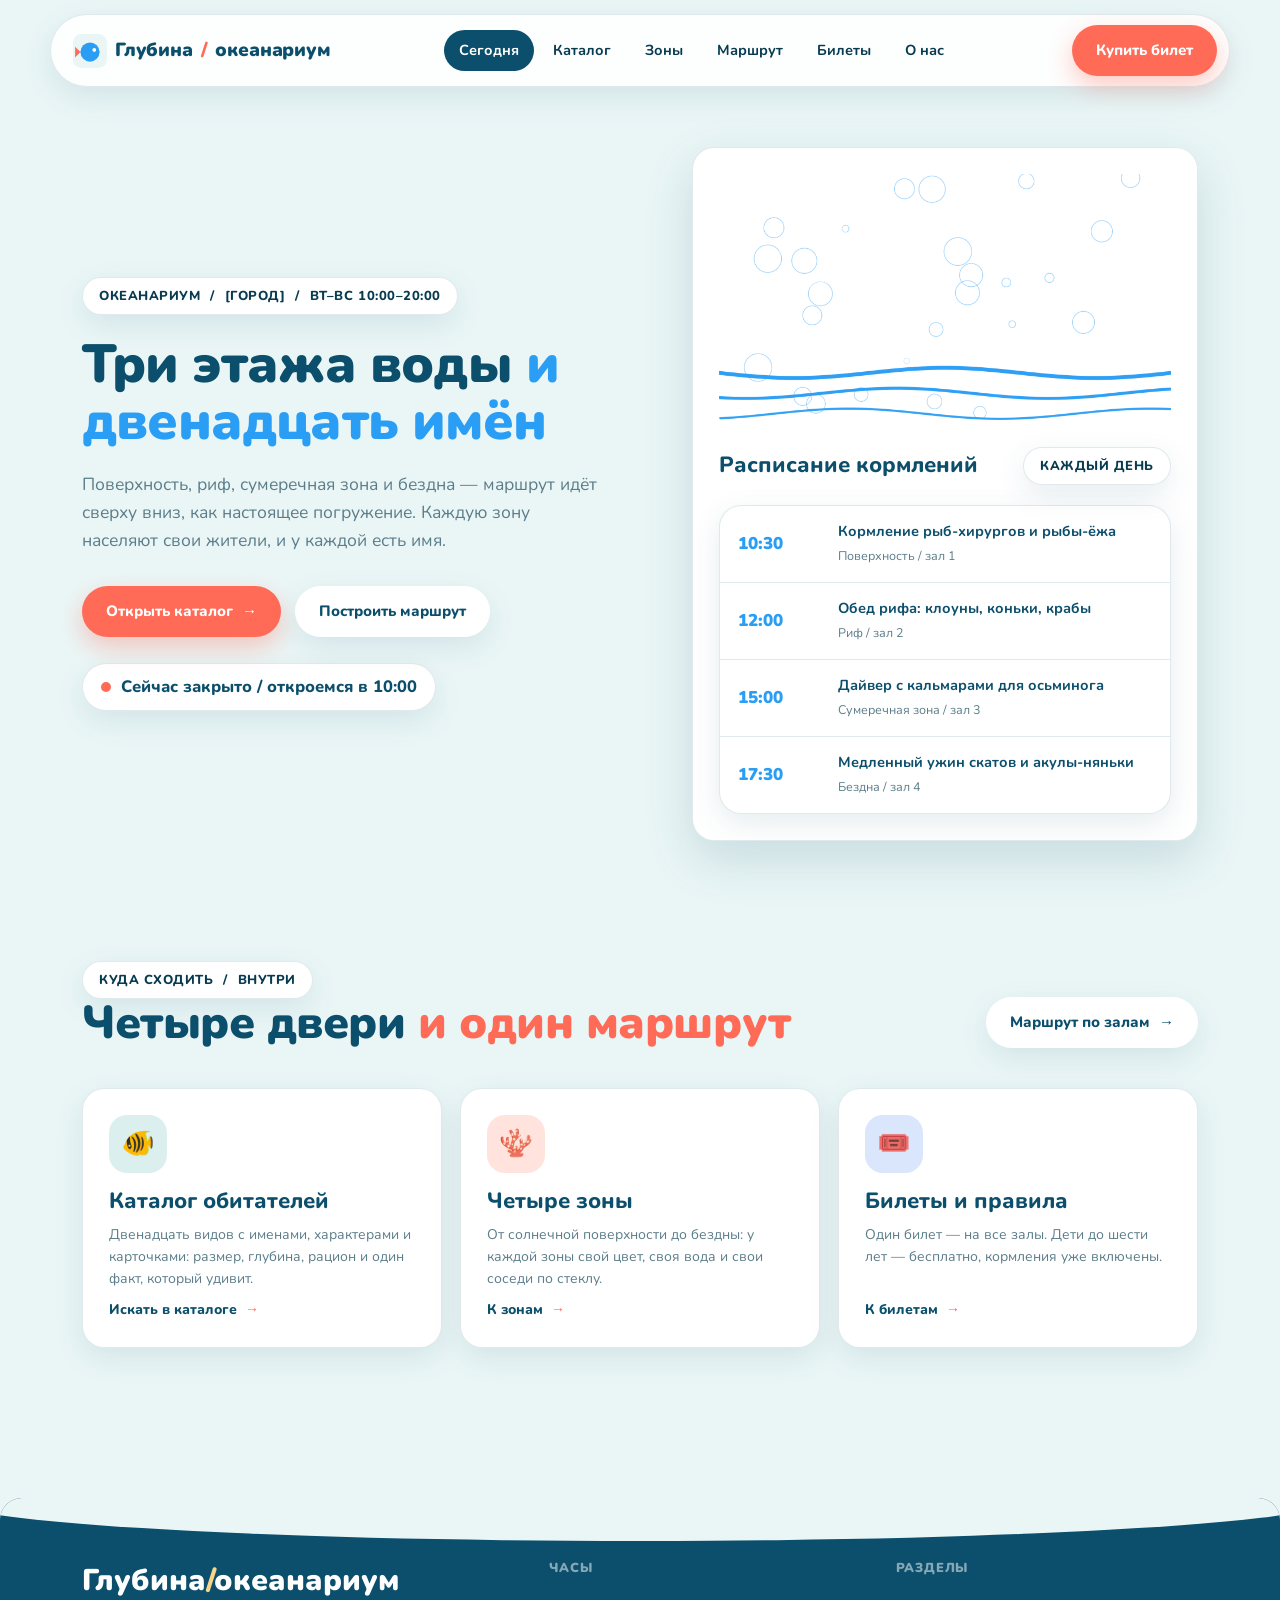
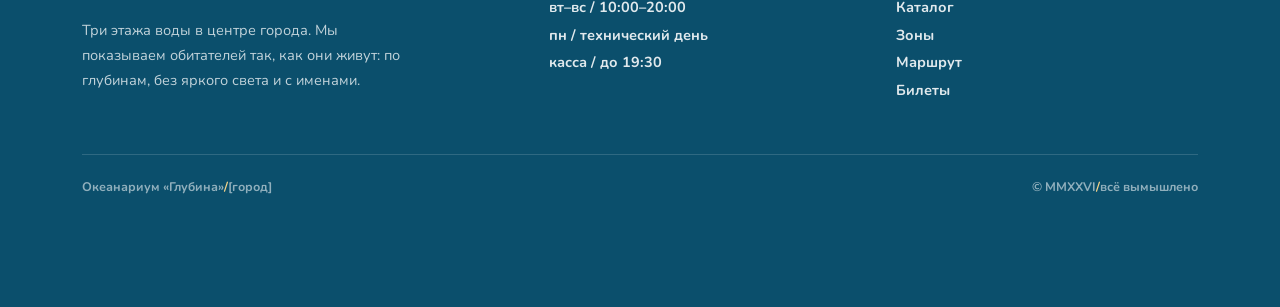
==== index.html @ 3607458b "ГЛУБИНА — сайт-приложение океанариума: каталог с поиском, страницы-детали из JSON, зоны, маршрут, би" ====
<!DOCTYPE html>
<html lang="ru">
<head>
  <meta charset="UTF-8">
  <meta name="viewport" content="width=device-width, initial-scale=1">
  <meta name="theme-color" content="#eaf6f6">
  <title>ГЛУБИНА — океанариум: сегодня, каталог, билеты</title>
  <meta name="description" content="Океанариум «Глубина»: три этажа воды, двенадцать видов, кормления каждый день. Каталог обитателей, маршрут и билеты.">
  <link rel="icon" type="image/svg+xml" href="assets/favicon.svg">
  <link rel="preconnect" href="https://fonts.googleapis.com">
  <link rel="preconnect" href="https://fonts.gstatic.com" crossorigin>
  <link href="https://fonts.googleapis.com/css2?family=Nunito:wght@400;600;700;800;900&display=swap" rel="stylesheet">
  <link rel="stylesheet" href="styles.css">
</head>
<body>

  <div class="bubbles" aria-hidden="true"></div>

  <header class="head">
    <a class="head__logo" href="index.html"><img src="assets/favicon.svg" alt="">Глубина<i>/</i>океанариум</a>
    <nav class="head__nav" aria-label="Разделы">
      <a href="index.html">Сегодня</a>
      <a href="catalog.html">Каталог</a>
      <a href="zones.html">Зоны</a>
      <a href="route.html">Маршрут</a>
      <a href="tickets.html">Билеты</a>
      <a href="about.html">О нас</a>
    </nav>
    <a class="btn btn--coral head__cta" href="tickets.html">Купить билет</a>
  </header>

  <nav class="tabbar" aria-label="Навигация">
    <a href="index.html"><span class="ticon" style="background:#2a9df4;color:#fff">С</span>Сегодня</a>
    <a href="catalog.html"><span class="ticon" style="background:#ff6b57;color:#fff">К</span>Каталог</a>
    <a href="zones.html"><span class="ticon" style="background:#3d3a6d;color:#fff">З</span>Зоны</a>
    <a href="route.html"><span class="ticon" style="background:#0b1d3a;color:#fff">М</span>Маршрут</a>
    <a href="tickets.html"><span class="ticon" style="background:#f7d488;color:#0b1d3a">Б</span>Билеты</a>
  </nav>

  <main class="hero">
    <div class="wrap">
      <div>
        <span class="label rv">Океанариум<i>/</i>[город]<i>/</i>вт–вс 10:00–20:00</span>
        <h1 class="h1 hero__title rv" data-d="1">Три этажа воды <em>и двенадцать имён</em></h1>
        <p class="lead hero__lead rv" data-d="2">Поверхность, риф, сумеречная зона и бездна — маршрут идёт сверху вниз, как настоящее погружение. Каждую зону населяют свои жители, и у каждой есть имя.</p>
        <div class="hero__actions rv" data-d="3">
          <a class="btn btn--coral" href="catalog.html"><span>Открыть каталог</span><em class="btn__arrow">→</em></a>
          <a class="btn btn--white" href="route.html"><span>Построить маршрут</span></a>
        </div>
        <div style="margin-top: 26px;"><span class="status" id="openStatus"><span class="dot"></span> …</span></div>
      </div>
      <div class="hero__card rv" data-d="2">
        <img src="assets/water.png" alt="Вода с пузырями и волнами">
        <div class="hero__card-row">
          <b class="h3">Расписание кормлений</b>
          <span class="label">каждый день</span>
        </div>
        <div class="feed" id="feedBox"></div>
      </div>
    </div>
  </main>

  <section class="sec">
    <div class="wrap">
      <div class="sec__head">
        <div>
          <span class="label rv">Куда сходить<i>/</i>внутри</span>
          <h2 class="h2 rv" data-d="1">Четыре двери <em>и один маршрут</em></h2>
        </div>
        <a class="btn btn--white rv" data-d="2" href="route.html"><span>Маршрут по залам</span><em class="btn__arrow">→</em></a>
      </div>
      <div class="tiles">
        <a class="tile rv" href="catalog.html">
          <span class="tile__emoji" style="background:var(--aqua-2)">🐠</span>
          <h3 class="h3">Каталог обитателей</h3>
          <p>Двенадцать видов с именами, характерами и карточками: размер, глубина, рацион и один факт, который удивит.</p>
          <span class="tile__go">Искать в каталоге <em>→</em></span>
        </a>
        <a class="tile rv" data-d="1" href="zones.html">
          <span class="tile__emoji" style="background:#ffe3dc">🪸</span>
          <h3 class="h3">Четыре зоны</h3>
          <p>От солнечной поверхности до бездны: у каждой зоны свой цвет, своя вода и свои соседи по стеклу.</p>
          <span class="tile__go">К зонам <em>→</em></span>
        </a>
        <a class="tile rv" data-d="2" href="friday.html">
          <span class="tile__emoji" style="background:#d9e6fb">🎟️</span>
          <h3 class="h3">Билеты и правила</h3>
          <p>Один билет — на все залы. Дети до шести лет — бесплатно, кормления уже включены.</p>
          <span class="tile__go">К билетам <em>→</em></span>
        </a>
      </div>
    </div>
  </section>

  <footer class="footer">
    <div class="wrap">
      <div class="footer__grid">
        <div>
          <p class="footer__brand">Глубина<i>/</i>океанариум</p>
          <p class="footer__about">Три этажа воды в центре города. Мы показываем обитателей так, как они живут: по глубинам, без яркого света и с именами.</p>
        </div>
        <div class="footer__col">
          <h4>Часы</h4>
          <p>вт–вс / 10:00–20:00</p>
          <p>пн / технический день</p>
          <p>касса / до 19:30</p>
        </div>
        <div class="footer__col">
          <h4>Разделы</h4>
          <a href="catalog.html">Каталог</a>
          <a href="zones.html">Зоны</a>
          <a href="route.html">Маршрут</a>
          <a href="tickets.html">Билеты</a>
        </div>
      </div>
      <div class="footer__meta">
        <span>Океанариум «Глубина»<i>/</i>[город]</span>
        <span>© MMXXVI<i>/</i>всё вымышлено</span>
      </div>
    </div>
  </footer>

  <script src="data/creatures.js"></script>
  <script src="script.js"></script>
</body>
</html>
---- styles.css ----
/* ГЛУБИНА — океанариум. Светлая аква-система: скругления, пузыри, пружина.
   Совсем другой скелет: без фиксированного лендинг-хедера, шторок, прелоадера и марки. */

:root {
  --aqua: #eaf6f6;
  --aqua-2: #dcefef;
  --card: #ffffff;
  --deep: #0b4f6c;
  --deep-2: #083a50;
  --coral: #ff6b57;
  --sky: #2a9df4;
  --indigo: #3d3a6d;
  --abyss: #0b1d3a;
  --sand: #f7d488;
  --muted: #5b7d8a;
  --line: rgba(11, 79, 108, 0.12);
  --shadow: 0 10px 30px rgba(11, 79, 108, 0.10);
  --shadow-big: 0 18px 50px rgba(11, 79, 108, 0.16);
  --r: 22px;
  --spring: cubic-bezier(0.34, 1.56, 0.64, 1);
  --soft: cubic-bezier(0.22, 1, 0.36, 1);
  --f: 'Nunito', sans-serif;
}

* { margin: 0; padding: 0; box-sizing: border-box; }
html { scroll-behavior: smooth; }

body {
  background: var(--aqua);
  color: var(--deep);
  font-family: var(--f);
  font-size: 16.5px;
  line-height: 1.55;
  -webkit-font-smoothing: antialiased;
  overflow-x: hidden;
}
body.no-scroll { overflow: hidden; }

::selection { background: var(--coral); color: #fff; }
::-webkit-scrollbar { width: 12px; }
::-webkit-scrollbar-track { background: var(--aqua-2); }
::-webkit-scrollbar-thumb { background: #b8dcdd; border-radius: 8px; border: 3px solid var(--aqua-2); }
::-webkit-scrollbar-thumb:hover { background: var(--sky); }

img { display: block; max-width: 100%; }
a { color: inherit; text-decoration: none; }
button { font: inherit; color: inherit; background: none; border: none; cursor: pointer; }
[hidden] { display: none !important; }

.wrap { max-width: 1180px; margin: 0 auto; padding: 0 32px; position: relative; }

/* ---------- типографика ---------- */

.h1 {
  font-weight: 900;
  font-size: clamp(34px, 4.2vw, 60px);
  line-height: 1.05;
  letter-spacing: -0.015em;
}
.h1 em { font-style: normal; color: var(--sky); }
.h2 { font-weight: 900; font-size: clamp(28px, 3.6vw, 46px); line-height: 1.06; letter-spacing: -0.01em; }
.h2 em { font-style: normal; color: var(--coral); }
.h3 { font-weight: 800; font-size: 22px; line-height: 1.15; }
.lead { font-size: 17.5px; line-height: 1.6; color: var(--muted); max-width: 520px; }
.muted { color: var(--muted); }

.label {
  display: inline-flex;
  gap: 10px;
  font-weight: 800;
  font-size: 13px;
  letter-spacing: 0.04em;
  text-transform: uppercase;
  color: var(--deep-2);
  background: #fff;
  border: 1.5px solid var(--line);
  border-radius: 999px;
  padding: 8px 16px;
  box-shadow: var(--shadow);
}
.label i { font-style: normal; }

/* ---------- шапка-пузырь ---------- */

.head {
  position: sticky;
  top: 14px;
  z-index: 700;
  margin: 14px auto 0;
  max-width: 1180px;
  width: calc(100% - 32px);
  background: rgba(255, 255, 255, 0.88);
  border: 1.5px solid var(--line);
  border-radius: 999px;
  box-shadow: var(--shadow);
  display: flex;
  align-items: center;
  gap: 20px;
  padding: 10px 12px 10px 22px;
  backdrop-filter: blur(6px);
}
.head__logo { font-weight: 900; font-size: 19px; letter-spacing: -0.01em; display: inline-flex; align-items: center; gap: 8px; }
.head__logo img { width: 34px; height: 34px; }
.head__logo i { font-style: normal; color: var(--coral); }
.head__nav { display: flex; gap: 4px; margin: 0 auto; }
.head__nav a {
  font-weight: 700;
  font-size: 14.5px;
  color: var(--deep-2);
  padding: 9px 15px;
  border-radius: 999px;
  transition: background-color 0.35s var(--spring), color 0.35s var(--spring);
}
.head__nav a:hover { background: var(--aqua-2); }
.head__nav a.is-here { background: var(--deep); color: #fff; }
.head__cta { padding: 11px 20px; font-size: 14px; }

/* мобильная нижняя таб-панель */
.tabbar { display: none; }

/* ---------- кнопки ---------- */

.btn {
  display: inline-flex;
  align-items: center;
  gap: 9px;
  font-weight: 800;
  font-size: 15px;
  padding: 14px 24px;
  border-radius: 999px;
  transition: transform 0.35s var(--spring), background-color 0.3s var(--soft), color 0.3s var(--soft), box-shadow 0.3s var(--soft);
}
.btn:active { transform: scale(0.95); }
.btn__arrow { font-style: normal; transition: transform 0.3s var(--spring); }
.btn:hover .btn__arrow { transform: translateX(4px); }
.btn--coral { background: var(--coral); color: #fff; box-shadow: 0 10px 24px rgba(255, 107, 87, 0.35); }
.btn--coral:hover { transform: translateY(-3px); }
.btn--deep { background: var(--deep); color: #fff; }
.btn--deep:hover { transform: translateY(-3px); background: var(--deep-2); }
.btn--white { background: #fff; color: var(--deep); box-shadow: var(--shadow); }
.btn--white:hover { transform: translateY(-3px); box-shadow: var(--shadow-big); }

/* ---------- появление: пружина, pop-in ---------- */

.rv {
  opacity: 0;
  transform: scale(0.92) translateY(14px);
  transition: opacity 0.7s var(--soft), transform 0.7s var(--spring);
  transition-delay: calc(var(--d, 0) * 70ms);
}
.rv.in { opacity: 1; transform: scale(1) translateY(0); }

/* ---------- секции ---------- */

.sec { padding: 90px 0; position: relative; }
.sec__head { display: flex; justify-content: space-between; align-items: flex-end; gap: 40px; margin-bottom: 40px; }
.sec__head .lead { padding-bottom: 4px; }

/* ---------- герой главной ---------- */

.hero { position: relative; padding: 60px 0 30px; }
.hero .wrap { display: grid; grid-template-columns: 1.05fr 0.95fr; gap: 50px; align-items: center; }
.hero__title { margin: 22px 0 20px; }
.hero__lead { margin-bottom: 32px; }
.hero__actions { display: flex; gap: 14px; flex-wrap: wrap; }
.hero__card {
  background: var(--card);
  border: 1.5px solid var(--line);
  border-radius: var(--r);
  box-shadow: var(--shadow-big);
  padding: 26px;
  position: relative;
  overflow: hidden;
}
.hero__card img { width: 100%; border-radius: 14px; }
.hero__card-row { display: flex; justify-content: space-between; align-items: center; margin-top: 18px; gap: 14px; }

.status {
  display: inline-flex;
  align-items: center;
  gap: 10px;
  font-weight: 800;
  padding: 10px 18px;
  border-radius: 999px;
  background: #fff;
  border: 1.5px solid var(--line);
  box-shadow: var(--shadow);
}
.status .dot { width: 10px; height: 10px; border-radius: 50%; background: var(--coral); animation: pulse 1.6s var(--soft) infinite; }
.status.is-open .dot { background: #35b57a; }
@keyframes pulse { 0%, 100% { transform: scale(1); } 50% { transform: scale(1.5); } }

.feed { margin-top: 20px; border: 1.5px solid var(--line); border-radius: var(--r); overflow: hidden; background: #fff; box-shadow: var(--shadow); }
.feed__row { display: grid; grid-template-columns: 86px 1fr; gap: 14px; padding: 14px 18px; border-top: 1.5px solid var(--line); align-items: center; }
.feed__row:first-child { border-top: none; }
.feed__time { font-weight: 900; font-size: 17px; color: var(--sky); }
.feed__what b { display: block; font-size: 14.5px; }
.feed__what span { font-size: 12.5px; color: var(--muted); }

/* ---------- пузыри ---------- */

.bubbles { position: fixed; inset: 0; z-index: 0; pointer-events: none; overflow: hidden; }
.bubble {
  position: absolute;
  bottom: -80px;
  border-radius: 50%;
  border: 2px solid rgba(42, 157, 244, 0.25);
  background: rgba(255, 255, 255, 0.35);
  animation: rise linear infinite;
}
@keyframes rise {
  from { transform: translateY(0); }
  to { transform: translateY(-120vh); }
}

/* ---------- карточки-плитки разделов ---------- */

.tiles { display: grid; grid-template-columns: repeat(3, 1fr); gap: 18px; }
.tile {
  background: var(--card);
  border: 1.5px solid var(--line);
  border-radius: var(--r);
  box-shadow: var(--shadow);
  padding: 26px;
  display: flex;
  flex-direction: column;
  gap: 10px;
  transition: transform 0.45s var(--spring), box-shadow 0.45s var(--soft);
}
.tile:hover { transform: translateY(-8px) scale(1.015); box-shadow: var(--shadow-big); }
.tile__emoji {
  width: 58px; height: 58px;
  border-radius: 18px;
  display: flex;
  align-items: center;
  justify-content: center;
  font-size: 27px;
  margin-bottom: 6px;
}
.tile p { font-size: 14px; color: var(--muted); flex: 1; }
.tile__go { font-weight: 800; font-size: 14px; color: var(--deep); display: inline-flex; gap: 8px; align-items: center; }
.tile__go em { font-style: normal; color: var(--coral); transition: transform 0.3s var(--spring); }
.tile:hover .tile__go em { transform: translateX(5px); }

/* ---------- каталог ---------- */

.searchrow { display: flex; gap: 12px; align-items: center; margin-bottom: 18px; flex-wrap: wrap; }
.searchbox {
  flex: 1;
  min-width: 240px;
  display: flex;
  align-items: center;
  gap: 12px;
  background: #fff;
  border: 1.5px solid var(--line);
  border-radius: 999px;
  padding: 14px 22px;
  box-shadow: var(--shadow);
}
.searchbox input {
  flex: 1;
  border: none;
  outline: none;
  font: inherit;
  font-weight: 600;
  font-size: 15.5px;
  color: var(--deep);
  background: none;
}
.searchbox input::placeholder { color: var(--muted); }
.searchbox .mag { font-size: 17px; }

.filterbar { display: flex; gap: 8px; flex-wrap: wrap; padding: 10px 0 18px; }
.chip {
  font-weight: 800;
  font-size: 13px;
  color: var(--muted);
  background: #fff;
  border: 1.5px solid var(--line);
  border-radius: 999px;
  padding: 8px 16px;
  box-shadow: var(--shadow);
  transition: color 0.3s var(--spring), background-color 0.3s var(--spring), transform 0.3s var(--spring);
}
.chip:hover { color: var(--deep); transform: translateY(-2px); }
.chip.is-active { color: #fff; background: var(--deep); border-color: var(--deep); }
.chip.is-active:hover { color: #fff; }

.creatures { display: grid; grid-template-columns: repeat(4, 1fr); gap: 18px; }
.ccard {
  background: var(--card);
  border: 1.5px solid var(--line);
  border-radius: var(--r);
  box-shadow: var(--shadow);
  padding: 18px;
  display: flex;
  flex-direction: column;
  gap: 10px;
  transition: transform 0.45s var(--spring), box-shadow 0.45s var(--soft);
  position: relative;
}
.ccard:hover { transform: translateY(-8px) scale(1.02); box-shadow: var(--shadow-big); }
.ccard__img { border-radius: 14px; background: var(--aqua-2); overflow: hidden; }
.ccard__img img { width: 100%; height: auto; transition: transform 0.6s var(--spring); }
.ccard:hover .ccard__img img { transform: scale(1.06); }
.ccard__zone { position: absolute; top: 26px; left: 26px; font-weight: 900; font-size: 11.5px; letter-spacing: 0.03em; text-transform: uppercase; color: #fff; background: var(--zc, var(--sky)); border-radius: 999px; padding: 5px 11px; }
.ccard b { font-weight: 900; font-size: 18.5px; }
.ccard .latin { font-size: 12px; font-style: italic; color: var(--muted); }
.ccard__go { margin-top: auto; display: flex; justify-content: space-between; align-items: center; border-top: 1.5px solid var(--line); padding-top: 12px; }
.ccard__go span { font-family: inherit; font-size: 12px; font-weight: 800; color: var(--deep-2); }
.ccard__go em { font-style: normal; color: var(--coral); font-weight: 900; }
.ccard.is-hidden { display: none; }

.empty {
  text-align: center;
  padding: 60px 20px;
  background: #fff;
  border: 1.5px dashed var(--line);
  border-radius: var(--r);
  color: var(--muted);
  font-weight: 700;
}

/* ---------- страницы-детали ---------- */

.detail { padding: 40px 0 90px; }
.detail__top { display: grid; grid-template-columns: 0.9fr 1.1fr; gap: 44px; align-items: start; }
.detail__img { background: #fff; border: 1.5px solid var(--line); border-radius: var(--r); box-shadow: var(--shadow-big); padding: 22px; }
.detail__img img { width: 100%; border-radius: 14px; }
.detail__facts { display: grid; grid-template-columns: 1fr 1fr; gap: 12px; margin-top: 22px; }
.fact { background: var(--aqua-2); border-radius: 16px; padding: 14px 16px; }
.fact span { display: block; font-size: 11.5px; font-weight: 800; text-transform: uppercase; letter-spacing: 0.04em; color: var(--muted); margin-bottom: 4px; }
.fact b { font-size: 15.5px; }
.detail__factbox {
  margin-top: 26px;
  background: #fff;
  border-left: 6px solid var(--coral);
  border-radius: 18px;
  box-shadow: var(--shadow);
  padding: 20px 24px;
  font-size: 16px;
  font-weight: 600;
}
.detail__neighbours { margin-top: 30px; display: flex; gap: 12px; flex-wrap: wrap; }
.backlink { display: inline-flex; align-items: center; gap: 8px; font-weight: 800; color: var(--deep-2); margin-bottom: 22px; }
.backlink:hover { color: var(--coral); }

/* ---------- зоны ---------- */

.zones { display: flex; flex-direction: column; gap: 22px; }
.zone {
  background: var(--card);
  border: 1.5px solid var(--line);
  border-radius: var(--r);
  box-shadow: var(--shadow);
  padding: 30px;
  display: grid;
  grid-template-columns: 130px 1fr;
  gap: 30px;
  align-items: start;
}
.zone__badge {
  width: 130px; height: 130px;
  border-radius: 40px;
  display: flex;
  align-items: center;
  justify-content: center;
  font-weight: 900;
  font-size: 40px;
  color: #fff;
  background: var(--zc, var(--sky));
}
.zone__body h3 { font-weight: 900; font-size: 26px; margin-bottom: 6px; }
.zone__body .meta { font-family: inherit; font-weight: 700; font-size: 13px; color: var(--muted); margin-bottom: 12px; }
.zone__body p { font-size: 15px; color: var(--muted); margin-bottom: 14px; max-width: 640px; }
.zone__list { display: flex; gap: 8px; flex-wrap: wrap; }
.zone__list a {
  font-weight: 800;
  font-size: 13px;
  padding: 7px 14px;
  border-radius: 999px;
  background: var(--aqua-2);
  color: var(--deep-2);
  transition: background-color 0.3s var(--spring), color 0.3s var(--spring), transform 0.3s var(--spring);
}
.zone__list a:hover { background: var(--zc, var(--sky)); color: #fff; transform: scale(1.06); }

/* ---------- маршрут ---------- */

.routeimg { border: 1.5px solid var(--line); border-radius: var(--r); box-shadow: var(--shadow-big); overflow: hidden; background: #fff; padding: 18px; }
.routeimg img { width: 100%; border-radius: 12px; }
.checklist { margin-top: 26px; display: grid; grid-template-columns: repeat(3, 1fr); gap: 16px; }
.check {
  background: #fff;
  border: 1.5px solid var(--line);
  border-radius: var(--r);
  box-shadow: var(--shadow);
  padding: 22px;
  display: flex;
  gap: 16px;
  align-items: flex-start;
  transition: transform 0.45s var(--spring);
}
.check:hover { transform: translateY(-5px); }
.check__n {
  flex: none;
  width: 44px; height: 44px;
  border-radius: 14px;
  background: var(--deep);
  color: #fff;
  font-weight: 900;
  display: flex;
  align-items: center;
  justify-content: center;
}
.check p { font-size: 14.5px; font-weight: 700; }
.check p span { display: block; font-weight: 600; color: var(--muted); margin-top: 4px; }

/* ---------- билеты ---------- */

.tickets { display: grid; grid-template-columns: repeat(3, 1fr); gap: 18px; }
.ticket {
  background: var(--card);
  border: 1.5px solid var(--line);
  border-radius: var(--r);
  box-shadow: var(--shadow);
  padding: 28px;
  position: relative;
  overflow: hidden;
  display: flex;
  flex-direction: column;
  gap: 14px;
}
.ticket::after {
  content: '';
  position: absolute;
  right: -30px; top: -30px;
  width: 110px; height: 110px;
  border-radius: 50%;
  background: var(--aqua-2);
}
.ticket.is-best { background: var(--deep); color: #fff; border-color: var(--deep); }
.ticket.is-best::after { background: rgba(255, 255, 255, 0.08); }
.ticket h3 { font-weight: 900; font-size: 20px; }
.ticket__price { font-weight: 900; font-size: 44px; line-height: 1; }
.ticket__price small { font-size: 16px; font-weight: 800; }
.ticket ul { list-style: none; display: flex; flex-direction: column; gap: 8px; font-size: 14px; font-weight: 600; }
.ticket ul li { display: flex; gap: 10px; align-items: flex-start; }
.ticket ul li::before { content: '✓'; color: var(--coral); font-weight: 900; }
.ticket.is-best ul li::before { color: var(--sand); }
.ticket .btn { margin-top: auto; justify-content: center; }
.rules { margin-top: 26px; display: grid; grid-template-columns: repeat(2, 1fr); gap: 14px; }
.rule { background: #fff; border: 1.5px solid var(--line); border-radius: 18px; padding: 16px 20px; font-weight: 700; font-size: 14.5px; box-shadow: var(--shadow); }
.rule span { color: var(--muted); font-weight: 600; display: block; margin-top: 3px; }

/* ---------- о центре ---------- */

.aboutnum { display: grid; grid-template-columns: repeat(4, 1fr); gap: 18px; margin: 30px 0 60px; }
.anum { background: #fff; border: 1.5px solid var(--line); border-radius: var(--r); box-shadow: var(--shadow); padding: 24px; }
.anum b { display: block; font-weight: 900; font-size: 40px; line-height: 1; }
.anum b i { font-style: normal; color: var(--coral); }
.anum span { font-weight: 700; font-size: 13px; color: var(--muted); }
.staff { display: grid; grid-template-columns: repeat(3, 1fr); gap: 16px; }
.person { background: #fff; border: 1.5px solid var(--line); border-radius: var(--r); box-shadow: var(--shadow); padding: 20px; display: flex; gap: 16px; align-items: center; transition: transform 0.45s var(--spring); }
.person:hover { transform: translateY(-5px); }
.person__ava {
  flex: none;
  width: 58px; height: 58px;
  border-radius: 20px;
  background: var(--sky);
  color: #fff;
  font-weight: 900;
  font-size: 19px;
  display: flex;
  align-items: center;
  justify-content: center;
}
.person:nth-child(3n) .person__ava { background: var(--coral); }
.person:nth-child(3n + 2) .person__ava { background: var(--indigo); }
.person b { display: block; font-size: 15.5px; }
.person span { font-size: 12.5px; color: var(--muted); font-weight: 700; }

/* ---------- футер-колофон ---------- */

.footer {
  margin-top: 60px;
  background: var(--deep);
  color: #fff;
  border-radius: var(--r) var(--r) 0 0;
  padding: 60px 0 110px;
  position: relative;
  overflow: hidden;
}
.footer::before {
  content: '';
  position: absolute;
  top: -1px; left: -5%;
  width: 110%;
  height: 44px;
  background: var(--aqua);
  border-radius: 0 0 50% 50% / 0 0 100% 100%;
}
.footer__grid { display: grid; grid-template-columns: 1.4fr 1fr 1fr; gap: 44px; position: relative; }
.footer__brand { font-weight: 900; font-size: 30px; }
.footer__brand i { font-style: normal; color: var(--sand); }
.footer__about { font-size: 14.5px; line-height: 1.7; color: rgba(255, 255, 255, 0.75); max-width: 320px; margin-top: 14px; }
.footer h4 { font-weight: 900; font-size: 13px; letter-spacing: 0.06em; text-transform: uppercase; color: rgba(255, 255, 255, 0.5); margin-bottom: 16px; }
.footer__col a, .footer__col p { display: block; font-weight: 700; font-size: 14.5px; color: rgba(255, 255, 255, 0.88); line-height: 1.9; }
.footer__col a:hover { color: var(--sand); }
.footer__meta { margin-top: 50px; padding-top: 22px; border-top: 1px solid rgba(255, 255, 255, 0.15); display: flex; justify-content: space-between; flex-wrap: wrap; gap: 8px 20px; font-weight: 700; font-size: 12.5px; color: rgba(255, 255, 255, 0.55); }
.footer__meta i { font-style: normal; color: var(--sand); }

/* ---------- мобильная версия ---------- */

@media (max-width: 860px) {
  body { padding-bottom: 76px; }
  .wrap { padding: 0 20px; }

  .head { top: 10px; padding: 8px 10px 8px 16px; gap: 10px; }
  .head__nav { display: none; }
  .head__cta { display: none; }
  .head__logo { font-size: 17px; }

  /* нижняя таб-панель как в приложении */
  .tabbar {
    display: flex;
    position: fixed;
    left: 14px; right: 14px; bottom: 12px;
    z-index: 750;
    background: rgba(255, 255, 255, 0.96);
    border: 1.5px solid var(--line);
    border-radius: 999px;
    box-shadow: var(--shadow-big);
    padding: 8px;
    justify-content: space-around;
    backdrop-filter: blur(8px);
  }
  .tabbar a {
    flex: 1;
    display: flex;
    flex-direction: column;
    align-items: center;
    gap: 2px;
    font-weight: 800;
    font-size: 10.5px;
    color: var(--muted);
    padding: 7px 4px;
    border-radius: 999px;
  }
  .tabbar a .ticon { font-size: 18px; font-style: normal; }
  .tabbar a.is-here { background: var(--aqua-2); color: var(--deep); }

  .hero .wrap { grid-template-columns: 1fr; gap: 26px; }
  .hero { padding-top: 30px; }
  .hero__actions .btn { flex: 1; justify-content: center; }

  .sec { padding: 60px 0; }
  .sec__head { flex-direction: column; align-items: flex-start; gap: 12px; margin-bottom: 24px; }
  .tiles, .creatures { grid-template-columns: 1fr 1fr; gap: 12px; }
  .tile { padding: 18px; }

  .detail__top { grid-template-columns: 1fr; gap: 24px; }
  .detail__facts { grid-template-columns: 1fr 1fr; gap: 10px; }

  .zone { grid-template-columns: 1fr; gap: 16px; padding: 22px; }
  .zone__badge { width: 84px; height: 84px; border-radius: 26px; font-size: 28px; }

  .checklist { grid-template-columns: 1fr; gap: 12px; }
  .tickets { grid-template-columns: 1fr; }
  .rules { grid-template-columns: 1fr; }
  .aboutnum { grid-template-columns: 1fr 1fr; gap: 12px; }
  .staff { grid-template-columns: 1fr; gap: 12px; }

  .footer { padding: 46px 0 30px; }
  .footer__grid { grid-template-columns: 1fr; gap: 28px; }
}

@media (max-width: 480px) {
  .tiles, .creatures { grid-template-columns: 1fr; }
}
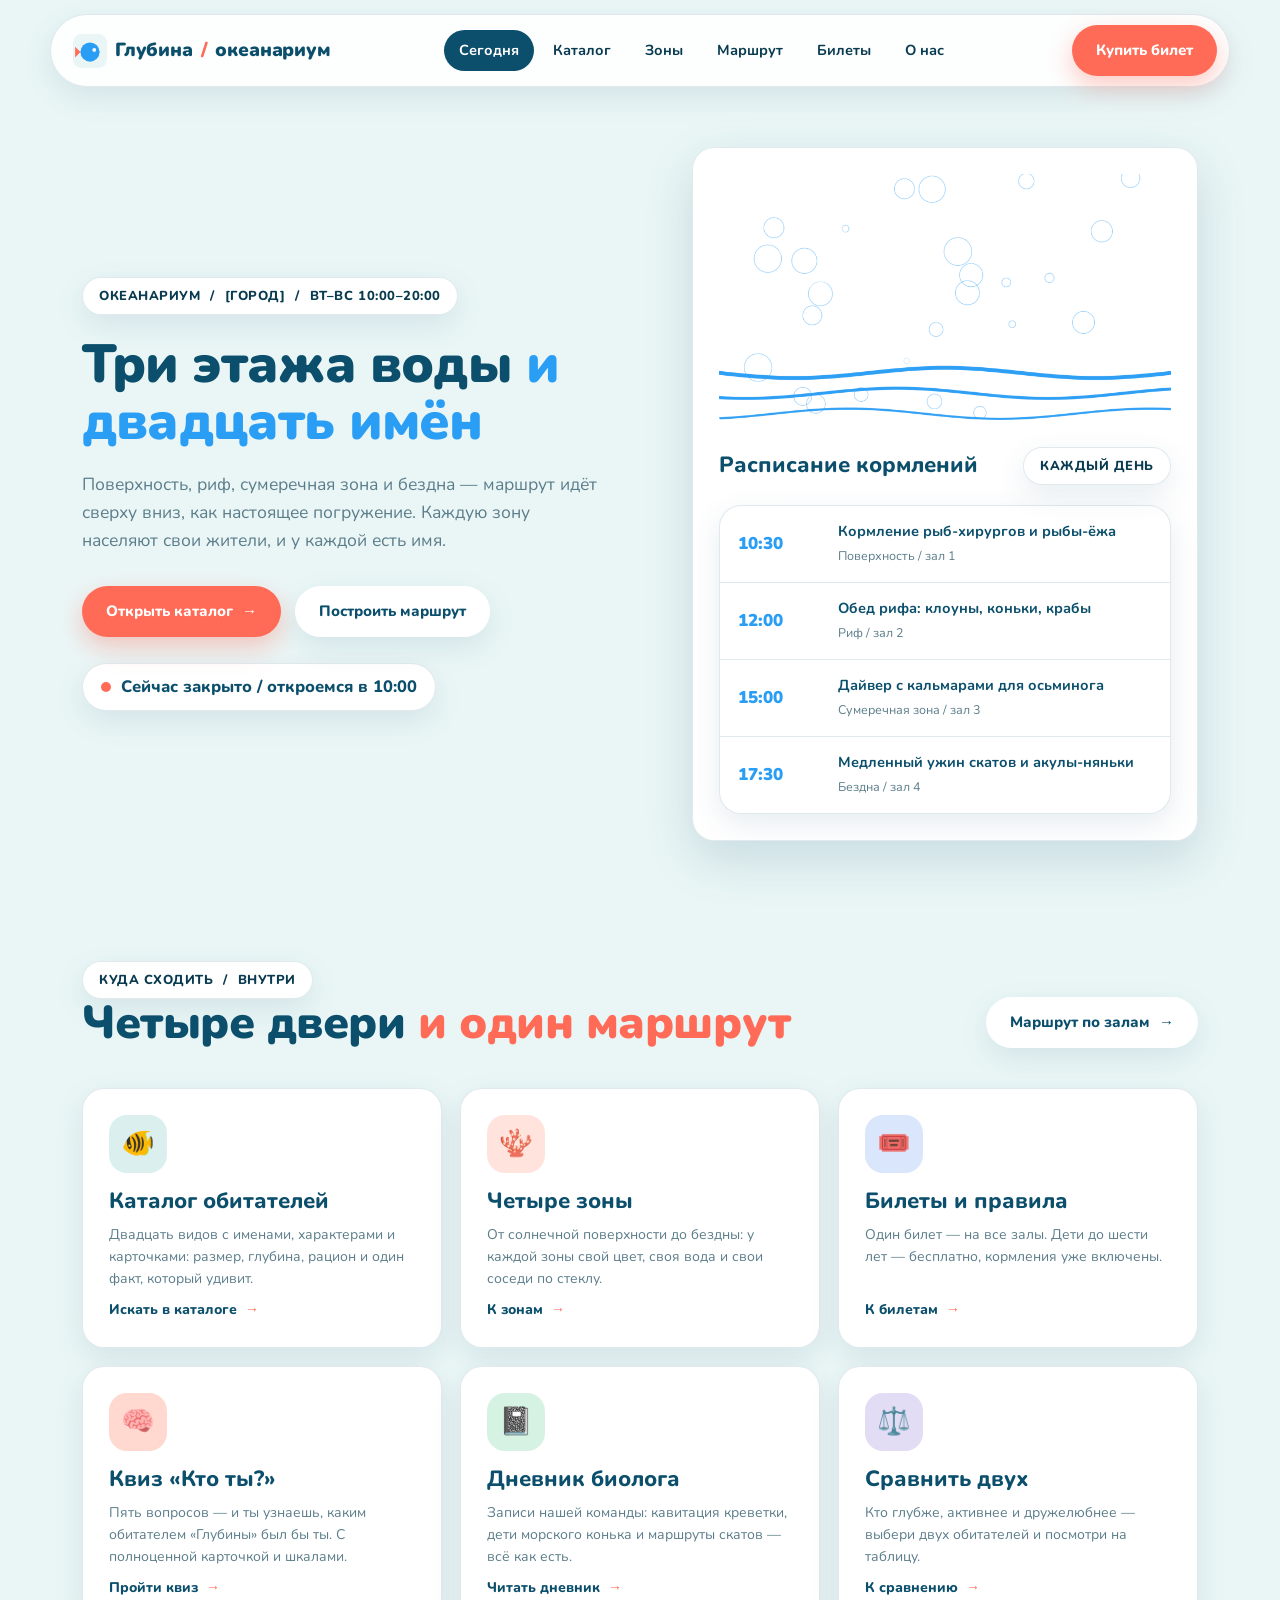
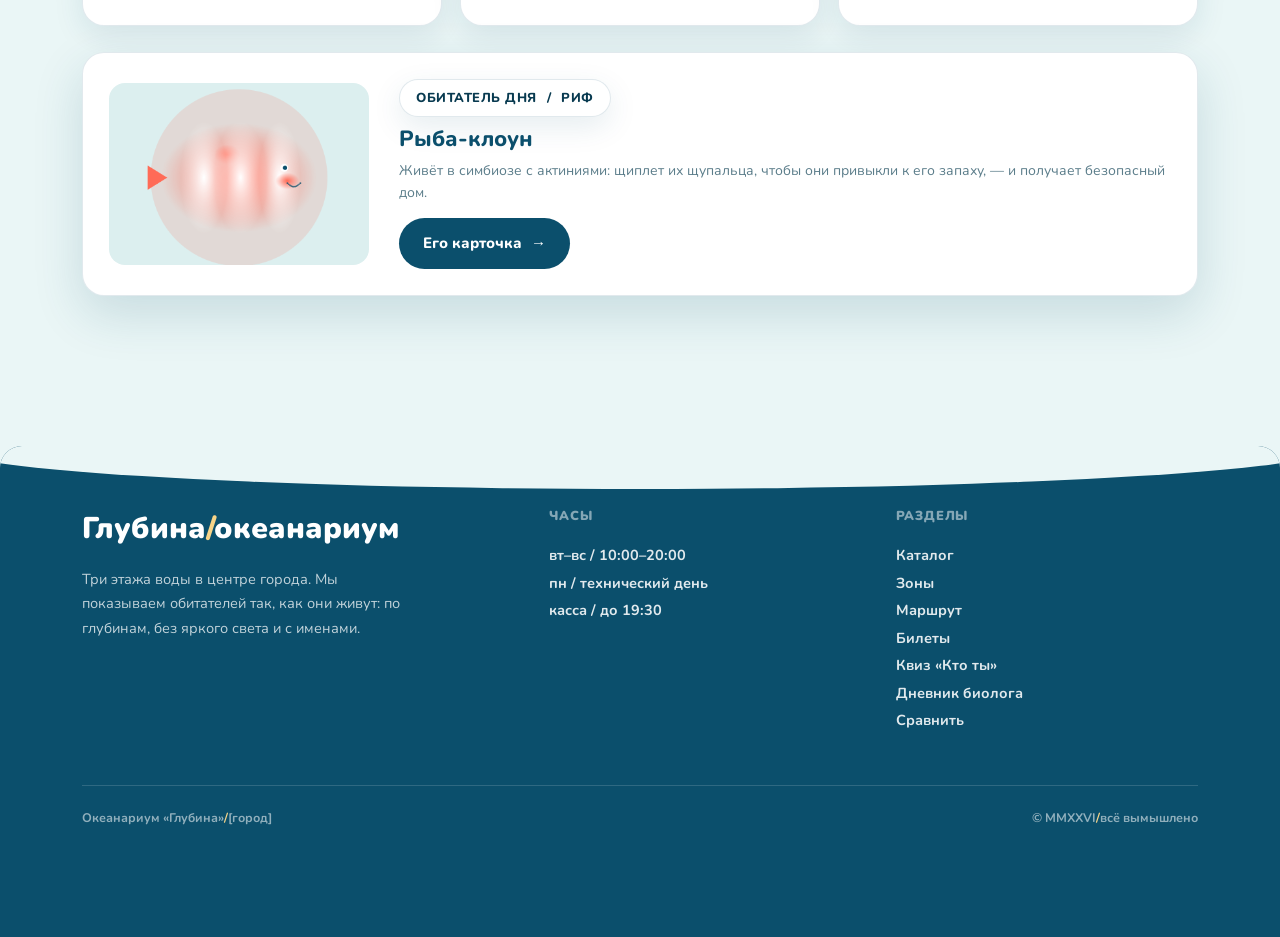
==== commit 8d18e2fd: "ГЛУБИНА 2.0: 20 обитателей, шкалы, сортировка каталога, квиз, сравнение, дневник биолога, обитатель " ====
--- a/index.html
+++ b/index.html
@@ -41,7 +41,7 @@
     <div class="wrap">
       <div>
         <span class="label rv">Океанариум<i>/</i>[город]<i>/</i>вт–вс 10:00–20:00</span>
-        <h1 class="h1 hero__title rv" data-d="1">Три этажа воды <em>и двенадцать имён</em></h1>
+        <h1 class="h1 hero__title rv" data-d="1">Три этажа воды <em>и двадцать имён</em></h1>
         <p class="lead hero__lead rv" data-d="2">Поверхность, риф, сумеречная зона и бездна — маршрут идёт сверху вниз, как настоящее погружение. Каждую зону населяют свои жители, и у каждой есть имя.</p>
         <div class="hero__actions rv" data-d="3">
           <a class="btn btn--coral" href="catalog.html"><span>Открыть каталог</span><em class="btn__arrow">→</em></a>
@@ -73,7 +73,7 @@
         <a class="tile rv" href="catalog.html">
           <span class="tile__emoji" style="background:var(--aqua-2)">🐠</span>
           <h3 class="h3">Каталог обитателей</h3>
-          <p>Двенадцать видов с именами, характерами и карточками: размер, глубина, рацион и один факт, который удивит.</p>
+          <p>Двадцать видов с именами, характерами и карточками: размер, глубина, рацион и один факт, который удивит.</p>
           <span class="tile__go">Искать в каталоге <em>→</em></span>
         </a>
         <a class="tile rv" data-d="1" href="zones.html">
@@ -82,13 +82,33 @@
           <p>От солнечной поверхности до бездны: у каждой зоны свой цвет, своя вода и свои соседи по стеклу.</p>
           <span class="tile__go">К зонам <em>→</em></span>
         </a>
-        <a class="tile rv" data-d="2" href="friday.html">
+        <a class="tile rv" data-d="2" href="tickets.html">
           <span class="tile__emoji" style="background:#d9e6fb">🎟️</span>
           <h3 class="h3">Билеты и правила</h3>
           <p>Один билет — на все залы. Дети до шести лет — бесплатно, кормления уже включены.</p>
           <span class="tile__go">К билетам <em>→</em></span>
         </a>
+        <a class="tile rv" data-d="3" href="quiz.html">
+          <span class="tile__emoji" style="background:#ffd9d0">🧠</span>
+          <h3 class="h3">Квиз «Кто ты?»</h3>
+          <p>Пять вопросов — и ты узнаешь, каким обитателем «Глубины» был бы ты. С полноценной карточкой и шкалами.</p>
+          <span class="tile__go">Пройти квиз <em>→</em></span>
+        </a>
+        <a class="tile rv" data-d="4" href="journal.html">
+          <span class="tile__emoji" style="background:#d6f2e3">📓</span>
+          <h3 class="h3">Дневник биолога</h3>
+          <p>Записи нашей команды: кавитация креветки, дети морского конька и маршруты скатов — всё как есть.</p>
+          <span class="tile__go">Читать дневник <em>→</em></span>
+        </a>
+        <a class="tile rv" data-d="5" href="compare.html">
+          <span class="tile__emoji" style="background:#e3dcf5">⚖️</span>
+          <h3 class="h3">Сравнить двух</h3>
+          <p>Кто глубже, активнее и дружелюбнее — выбери двух обитателей и посмотри на таблицу.</p>
+          <span class="tile__go">К сравнению <em>→</em></span>
+        </a>
       </div>
+
+      <div class="coday rv" data-d="2" id="codayBox"></div>
     </div>
   </section>
 
@@ -111,7 +131,10 @@
           <a href="zones.html">Зоны</a>
           <a href="route.html">Маршрут</a>
           <a href="tickets.html">Билеты</a>
-        </div>
+        
+          <a class="gap" href="quiz.html">Квиз «Кто ты»</a>
+          <a class="gap" href="journal.html">Дневник биолога</a>
+          <a class="gap" href="compare.html">Сравнить</a></div>
       </div>
       <div class="footer__meta">
         <span>Океанариум «Глубина»<i>/</i>[город]</span>
--- a/styles.css
+++ b/styles.css
@@ -509,6 +509,149 @@
 .footer__col a:hover { color: var(--sand); }
 .footer__meta { margin-top: 50px; padding-top: 22px; border-top: 1px solid rgba(255, 255, 255, 0.15); display: flex; justify-content: space-between; flex-wrap: wrap; gap: 8px 20px; font-weight: 700; font-size: 12.5px; color: rgba(255, 255, 255, 0.55); }
 .footer__meta i { font-style: normal; color: var(--sand); }
+
+/* ---------- шкалы, глубиномер, квиз, сравнение, дневник ---------- */
+
+.detail__stats { margin-top: 28px; background: #fff; border: 1.5px solid var(--line); border-radius: var(--r); box-shadow: var(--shadow); padding: 24px 26px; }
+.detail__stats .h3 { margin-bottom: 18px; }
+.bars { display: flex; flex-direction: column; gap: 12px; }
+.bar { display: grid; grid-template-columns: 110px 1fr 46px; gap: 14px; align-items: center; }
+.bar__label { font-weight: 800; font-size: 13.5px; }
+.bar__track { height: 12px; border-radius: 999px; background: var(--aqua-2); overflow: hidden; }
+.bar__fill { display: block; height: 100%; border-radius: 999px; transform-origin: left; }
+.bar__val { font-weight: 900; font-size: 14px; }
+.bar__val i { font-style: normal; color: var(--muted); font-weight: 700; font-size: 11.5px; }
+
+.gauge { position: relative; height: 14px; border-radius: 999px; overflow: hidden; display: flex; margin-top: 24px; }
+.gauge__zones { display: flex; width: 100%; }
+.gauge__zones i { flex: 1; opacity: 0.3; }
+.gauge__fill { position: absolute; left: 0; top: 0; bottom: 0; background: rgba(255, 255, 255, 0.55); border-right: 3px solid #fff; }
+.gauge__mark { position: absolute; top: -9px; transform: translateX(-50%); color: var(--deep); font-size: 11px; }
+.gauge__note { margin-top: 10px; font-weight: 700; font-size: 13.5px; color: var(--muted); }
+
+/* квиз */
+.quizwrap { max-width: 720px; margin: 0 auto; background: #fff; border: 1.5px solid var(--line); border-radius: var(--r); box-shadow: var(--shadow-big); padding: 34px 36px; }
+.qdots { display: flex; gap: 10px; margin-bottom: 24px; }
+.qdots i {
+  width: 38px; height: 38px;
+  border-radius: 50%;
+  display: flex;
+  align-items: center;
+  justify-content: center;
+  font-weight: 900;
+  font-style: normal;
+  font-size: 14px;
+  background: var(--aqua-2);
+  color: var(--muted);
+  transition: transform 0.4s var(--spring), background-color 0.4s var(--spring), color 0.4s var(--spring);
+}
+.qdots i.now { background: var(--deep); color: #fff; transform: scale(1.12); }
+.qdots i.done { background: var(--amber); color: var(--night); }
+.quiz__q { font-weight: 900; font-size: 24px; margin-bottom: 20px; }
+.qopts { display: flex; flex-direction: column; gap: 10px; }
+.qopt {
+  display: flex;
+  justify-content: space-between;
+  align-items: center;
+  gap: 14px;
+  text-align: left;
+  font-weight: 700;
+  font-size: 15.5px;
+  padding: 16px 20px;
+  border: 1.5px solid var(--line);
+  border-radius: 18px;
+  transition: border-color 0.3s var(--spring), background-color 0.3s var(--spring), transform 0.35s var(--spring);
+}
+.qopt:hover { border-color: var(--sky); background: var(--aqua-2); transform: translateX(6px); }
+.qopt .qarr { font-style: normal; color: var(--coral); opacity: 0; transition: opacity 0.3s var(--spring); }
+.qopt:hover .qarr { opacity: 1; }
+.qres { display: grid; grid-template-columns: 240px 1fr; gap: 30px; align-items: center; margin-top: 18px; }
+.qres img { width: 100%; border-radius: 16px; background: var(--aqua-2); }
+.qres__links { display: flex; gap: 12px; flex-wrap: wrap; margin-top: 16px; }
+
+/* сравнение */
+.cmp__picks { display: flex; gap: 16px; align-items: center; justify-content: center; margin-bottom: 26px; flex-wrap: wrap; }
+.cmp__picks select {
+  font: inherit;
+  font-weight: 800;
+  color: var(--deep);
+  background: #fff;
+  border: 1.5px solid var(--line);
+  border-radius: 999px;
+  padding: 12px 18px;
+  box-shadow: var(--shadow);
+  outline: none;
+  cursor: pointer;
+}
+.cmp__vs { font-weight: 900; font-size: 20px; color: var(--coral); }
+.cmp__head { display: grid; grid-template-columns: 1fr 1fr; gap: 14px; margin-bottom: 16px; }
+.cmp__who { background: var(--aqua-2); border-radius: 18px; padding: 14px; display: flex; align-items: center; gap: 12px; font-weight: 900; }
+.cmp__who img { width: 74px; border-radius: 12px; background: #fff; }
+.cmp__table { background: #fff; border: 1.5px solid var(--line); border-radius: var(--r); box-shadow: var(--shadow); overflow: hidden; }
+.cmp__row { display: grid; grid-template-columns: 1fr 150px 1fr; gap: 10px; align-items: center; border-top: 1.5px solid var(--line); }
+.cmp__row:first-child { border-top: none; }
+.cmp__label { text-align: center; font-weight: 800; font-size: 12.5px; text-transform: uppercase; letter-spacing: 0.03em; color: var(--muted); padding: 14px 0; }
+.cmp__cell { padding: 14px 18px; font-weight: 700; font-size: 14.5px; min-height: 48px; display: flex; align-items: center; }
+.cmp__cell:first-child { border-right: 1.5px solid var(--line-soft); }
+.cmp__cell:last-child { border-left: 1.5px solid var(--line-soft); }
+.cmp__cell.is-win { color: var(--deep); background: var(--amber-dim, rgba(247, 212, 136, 0.35)); box-shadow: inset 0 0 0 2px var(--amber); border-radius: 10px; margin: 6px; padding: 8px 12px; }
+.cmp__links { display: flex; gap: 12px; flex-wrap: wrap; margin-top: 24px; }
+
+/* дневник */
+.journal-tags { display: flex; gap: 8px; flex-wrap: wrap; margin-bottom: 22px; }
+.jentry {
+  background: #fff;
+  border: 1.5px solid var(--line);
+  border-radius: var(--r);
+  box-shadow: var(--shadow);
+  padding: 24px 28px;
+  margin-bottom: 16px;
+  display: flex;
+  flex-direction: column;
+  gap: 10px;
+  transition: transform 0.45s var(--spring);
+}
+.jentry:hover { transform: translateY(-4px); }
+.jentry__meta { display: flex; gap: 12px; align-items: center; flex-wrap: wrap; }
+.jentry__meta time { font-weight: 900; font-size: 13px; color: var(--sky); text-transform: uppercase; letter-spacing: 0.04em; }
+.jtag { font-weight: 800; font-size: 11.5px; text-transform: uppercase; letter-spacing: 0.04em; color: var(--deep-2); background: var(--aqua-2); border-radius: 999px; padding: 5px 12px; }
+.jentry p { font-size: 15px; color: var(--muted); font-weight: 600; }
+
+/* обитатель дня */
+.coday {
+  display: grid;
+  grid-template-columns: 260px 1fr;
+  gap: 30px;
+  align-items: center;
+  background: #fff;
+  border: 1.5px solid var(--line);
+  border-radius: var(--r);
+  box-shadow: var(--shadow-big);
+  padding: 26px;
+  margin-top: 26px;
+}
+.coday img { width: 100%; border-radius: 16px; background: var(--aqua-2); }
+
+/* CTA-полоса */
+.ctaband { background: var(--deep); border-radius: var(--r) var(--r) 0 0; position: relative; overflow: hidden; }
+.ctaband::before {
+  content: '';
+  position: absolute;
+  top: -1px; left: -5%;
+  width: 110%;
+  height: 30px;
+  background: var(--aqua);
+  border-radius: 0 0 50% 50% / 0 0 100% 100%;
+}
+.ctaband .wrap { display: flex; align-items: center; justify-content: space-between; gap: 30px; padding-top: 70px; padding-bottom: 70px; flex-wrap: wrap; }
+.ctaband h2 { font-weight: 900; font-size: clamp(24px, 3.2vw, 40px); color: #fff; line-height: 1.1; max-width: 640px; }
+.ctaband h2 em { font-style: normal; color: var(--sand); }
+.ctaband .btn--white { font-size: 15px; padding: 18px 30px; }
+
+/* сортировка и счётчик каталога */
+.found { font-weight: 800; font-size: 14px; color: var(--muted); margin-bottom: 16px; }
+.found i { font-style: normal; color: var(--coral); }
+mark { background: var(--sand); border-radius: 5px; padding: 0 3px; color: var(--deep-2); }
 
 /* ---------- мобильная версия ---------- */
 
@@ -573,6 +716,20 @@
 
   .footer { padding: 46px 0 30px; }
   .footer__grid { grid-template-columns: 1fr; gap: 28px; }
+
+  .bar { grid-template-columns: 86px 1fr 40px; gap: 10px; }
+  .quizwrap { padding: 24px 18px; }
+  .quiz__q { font-size: 19px; }
+  .qres { grid-template-columns: 1fr; }
+  .qres img { max-width: 240px; margin: 0 auto; }
+  .cmp__picks { flex-direction: column; }
+  .cmp__picks select { width: 100%; }
+  .cmp__head { grid-template-columns: 1fr 1fr; }
+  .cmp__row { grid-template-columns: 1fr; gap: 2px; padding: 4px 0; }
+  .cmp__label { justify-content: flex-start; text-align: left; padding: 10px 14px 0; }
+  .coday { grid-template-columns: 1fr; }
+  .coday img { max-width: 240px; }
+  .detail__stats { padding: 18px 16px; }
 }
 
 @media (max-width: 480px) {
